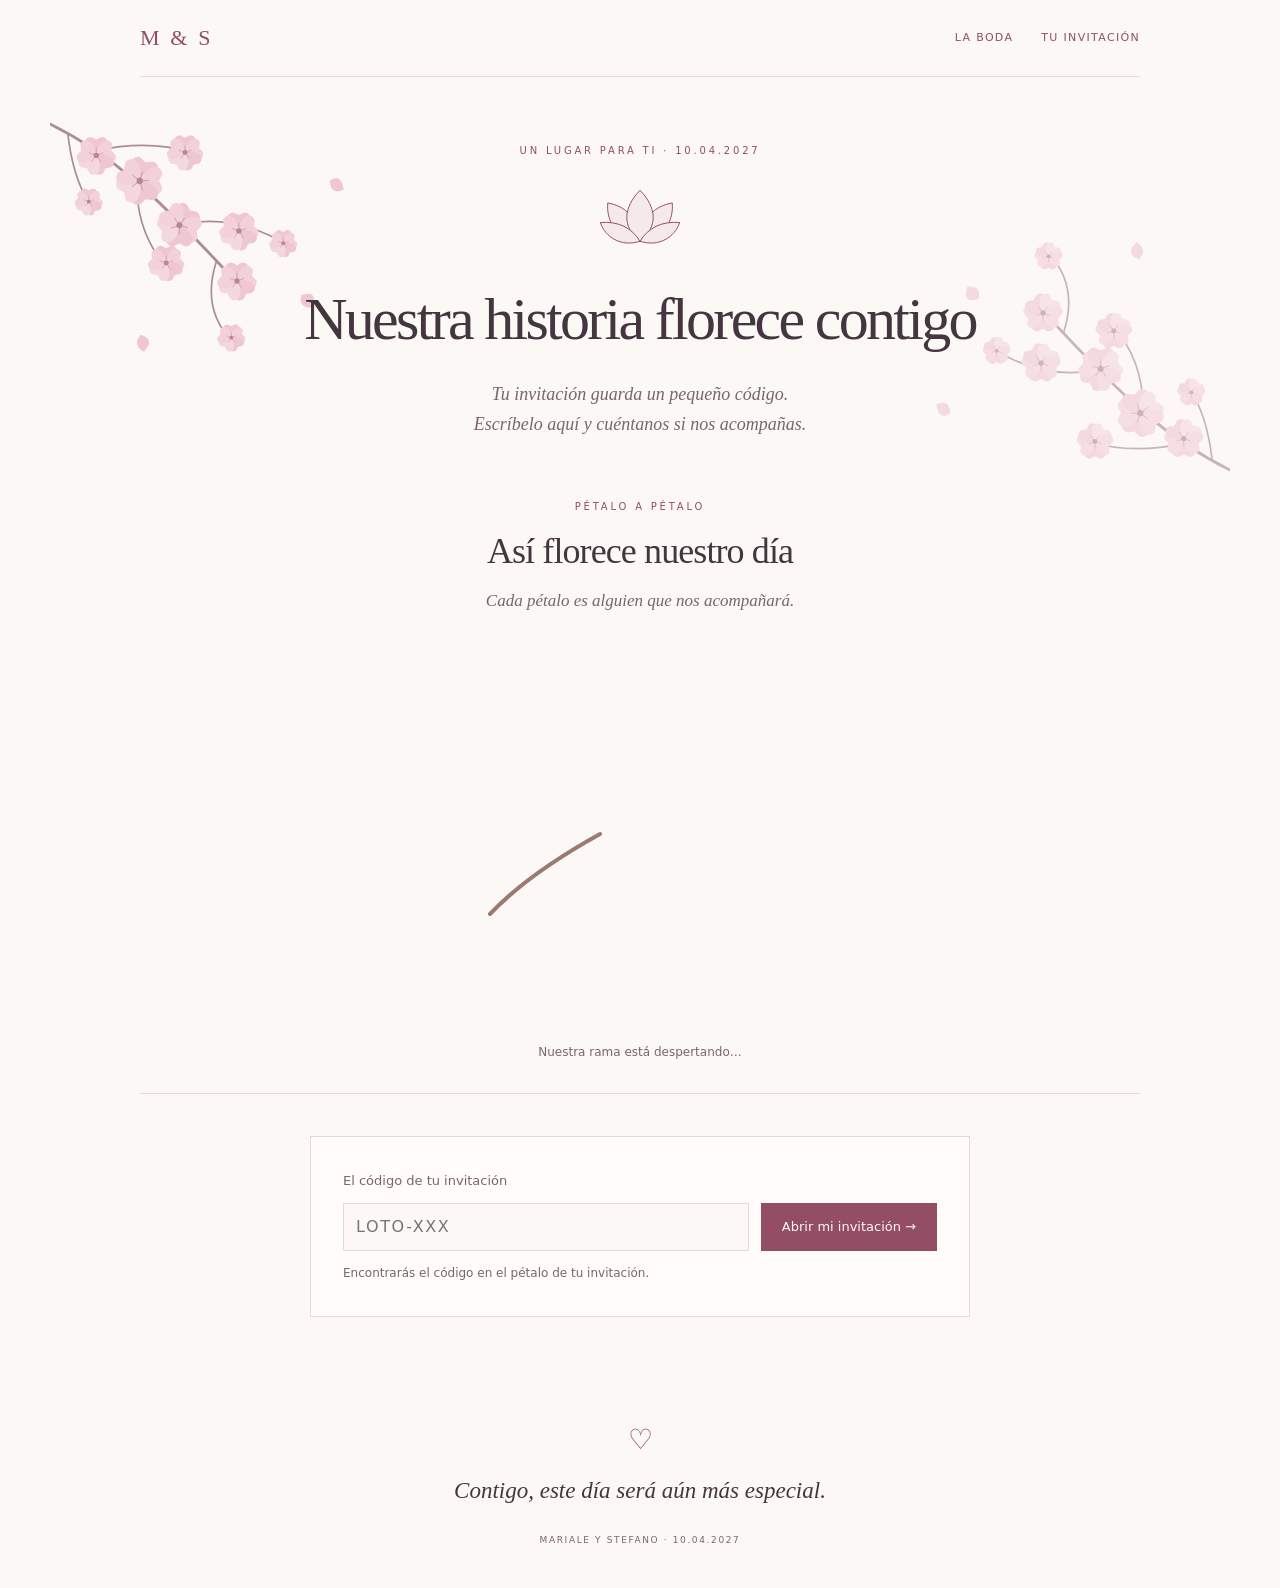
==== invitados.html @ 301741c7 "invitaciones" ====
<!doctype html>
<html lang="es">
<head>
  <meta charset="utf-8">
  <meta name="viewport" content="width=device-width, initial-scale=1">
  <meta name="theme-color" content="#fcf8f6">
  <meta name="robots" content="noindex">
  <title>Tu invitación · Mariale y Stefano</title>
  <link rel="stylesheet" href="styles.css">
  <link rel="stylesheet" href="guests.css">
  <script src="config.js" defer></script>
  <script src="branch.js" defer></script>
  <script src="guests.js" defer></script>
</head>
<body>
  <a class="skip-link" href="#invitation-title">Ir al contenido</a>
  <main>
    <nav class="site-nav" aria-label="Navegación principal">
      <a class="monogram" href="index.html" aria-label="Mariale y Stefano, inicio">M &amp; S</a>
      <div class="nav-links"><a href="index.html">La boda</a><a href="invitados.html" aria-current="page">Tu invitación</a></div>
    </nav>
    <section class="guest-intro invitation" aria-labelledby="invitation-title">
      <p class="announcement">Un lugar para ti · 10.04.2027</p>
      <svg class="lotus" viewBox="0 0 120 90" aria-hidden="true"><g fill="#f6e9ec" stroke="#934e65" stroke-width="1.3"><path d="M60 76C27 72 15 48 17 25c24 4 40 20 43 51Z"/><path d="M60 76c33-4 45-28 43-51-24 4-40 20-43 51Z"/><path d="M60 76C36 57 37 32 60 8c23 24 24 49 0 68Z"/><path d="M60 76C35 84 14 71 7 51c24-2 42 7 53 25Z"/><path d="M60 76c25 8 46-5 53-25-24-2-42 7-53 25Z"/></g></svg>
      <h1 id="invitation-title">Nuestra historia florece contigo</h1>
      <p class="intro">Tu invitación guarda un pequeño código.<br> Escríbelo aquí y cuéntanos si nos acompañas.</p>
    </section>
    <section class="wedding-branch" aria-labelledby="branch-title">
      <p class="section-label">Pétalo a pétalo</p>
      <h2 id="branch-title">Así florece nuestro día</h2>
      <p class="branch-intro">Cada pétalo es alguien que nos acompañará.</p>
      <div class="branch-scroll" role="region" aria-label="Rama de los invitados" tabindex="0">
        <svg id="guest-branch" viewBox="0 0 1000 380" role="img" aria-labelledby="branch-description"><title id="branch-description">Consultando los pétalos de nuestra rama</title></svg>
      </div>
      <p id="petal-name" class="petal-name" aria-live="polite"></p>
      <p id="branch-status" class="guest-hint" role="status" aria-live="polite">Nuestra rama está despertando…</p>
      <button id="branch-retry" type="button" hidden>Volver a cargar la rama</button>
    </section>
    <section class="guest-panel" aria-label="Tu respuesta">
      <form id="guest-lookup">
        <label for="invitation-code">El código de tu invitación</label>
        <div class="code-entry">
          <input id="invitation-code" name="code" required pattern="[Ll][Oo][Tt][Oo]-[A-Za-z0-9]{3,32}" maxlength="37" placeholder="LOTO-XXX" autocomplete="off" autocapitalize="characters" spellcheck="false" aria-describedby="code-help">
          <button type="submit">Abrir mi invitación <span aria-hidden="true">→</span></button>
        </div>
        <p id="code-help" class="guest-hint">Encontrarás el código en el pétalo de tu invitación.</p>
      </form>
      <p id="guest-status" role="status" aria-live="polite"></p>
      <form id="guest-editor" hidden>
        <div class="guest-editor-heading"><p class="section-label">Tu invitación</p><h2 id="guest-heading" tabindex="-1">Os esperamos</h2><p>Confirma la respuesta de cada persona. Puedes volver con el mismo código si cambian vuestros planes.</p></div>
        <div id="guest-people"></div>
        <div class="guest-actions"><button type="submit">Guardar respuesta <span aria-hidden="true">♡</span></button><button id="guest-exit" class="secondary-button" type="button">Usar otro código</button></div>
        <p class="guest-hint">Si viene tu acompañante, recuerda completar su nombre.</p>
      </form>
      <noscript>Activa JavaScript para consultar tu invitación y guardar la respuesta.</noscript>
    </section>
    <footer><span aria-hidden="true">♡</span><p>Contigo, este día será aún más especial.</p><small>Mariale y Stefano · 10.04.2027</small></footer>
  </main>
</body>
</html>
---- styles.css ----
@font-face {
  font-family: "Hammersmith One";
  src: url("assets/fonts/Hammersmith_One/HammersmithOne-Regular.ttf") format("truetype");
  font-weight: 400;
  font-style: normal;
  font-display: swap;
}
@font-face {
  font-family: "Josefin Sans";
  src: url("assets/fonts/Josefin_Sans/JosefinSans-VariableFont_wght.ttf") format("truetype");
  font-weight: 100 700;
  font-style: normal;
  font-display: swap;
}
@font-face {
  font-family: "Montserrat";
  src: url("assets/fonts/Montserrat/Montserrat-VariableFont_wght.ttf") format("truetype");
  font-weight: 100 900;
  font-style: normal;
  font-display: swap;
}
@font-face {
  font-family: "Pacifico";
  src: url("assets/fonts/Pacifico/Pacifico-Regular.ttf") format("truetype");
  font-weight: 400;
  font-style: normal;
  font-display: swap;
}
@font-face {
  font-family: "Pinyon Script";
  src: url("assets/fonts/Pinyon_Script/PinyonScript-Regular.ttf") format("truetype");
  font-weight: 400;
  font-style: normal;
  font-display: swap;
}
@font-face {
  font-family: "Playfair Display";
  src: url("assets/fonts/Playfair_Display/PlayfairDisplay-VariableFont_wght.ttf") format("truetype");
  font-weight: 400 900;
  font-style: normal;
  font-display: swap;
}
:root {
  --paper: #fcf8f6;
  --ink: #44363e;
  --muted: #78666f;
  --rose: #934e65;
  --line: #e9d6dc;
  --body-font: system-ui, sans-serif;
  --serif: 'Palatino Linotype', 'Book Antiqua', Palatino, Georgia, serif;
}
* { box-sizing: border-box; }
html { scroll-behavior: smooth; }
body { margin: 0; background: var(--paper); color: var(--ink); font: 15px/1.8 var(--body-font); }
[hidden] { display: none !important; }
a { color: var(--rose); text-underline-offset: 5px; }
a:hover { color: var(--ink); }
a:focus-visible, button:focus-visible, summary:focus-visible { outline: 2px solid var(--rose); outline-offset: 6px; }
.skip-link { position: absolute; top: -100px; left: 16px; background: var(--paper); padding: 12px; z-index: 10; }
.skip-link:focus { top: 12px; }
main { width: min(100% - 48px, 1000px); margin: auto; }
h1, h2, h3, p { margin-top: 0; }
h2 { font: 400 clamp(30px, 4vw, 42px)/1.3 var(--serif); letter-spacing: -.025em; }
h3 { font: 400 25px/1.3 var(--serif); margin-bottom: 16px; }
.site-nav { display: flex; justify-content: space-between; align-items: center; padding: 25px 0; border-bottom: 1px solid var(--line); gap: 20px; }
.monogram { font: 22px var(--serif); letter-spacing: .12em; color: var(--rose); text-decoration: none; }
.nav-actions { display: flex; align-items: center; justify-content: flex-end; flex-wrap: wrap; gap: 16px; }
.font-toggle { border: 1px solid var(--line); border-radius: 4px; padding: 8px 12px; background: #fffcfa; color: var(--rose); font: 12px/1.4 system-ui, sans-serif; cursor: pointer; }
.font-toggle:hover { border-color: var(--rose); }
.nav-links { display: flex; gap: 28px; }
.nav-links a { font-size: 11px; letter-spacing: .12em; text-transform: uppercase; text-decoration: none; }
.invitation { position: relative; isolation: isolate; text-align: center; padding: 84px 0 60px; }
.invitation::before, .invitation::after { content: ''; position: absolute; z-index: -1; width: 340px; height: 340px; background: url('assets/images/sakura.svg') center / contain no-repeat; pointer-events: none; opacity: .8; }
.invitation::before { top: 0; left: -90px; }
.invitation::after { right: -90px; top: 185px; transform: rotate(180deg); opacity: .5; }
.announcement, .section-label { color: var(--rose); font-size: 10px; font-weight: 500; text-transform: uppercase; letter-spacing: .28em; margin-bottom: 24px; }
.doodle { display: grid; place-items: center; width: 44px; height: 44px; margin: 0 auto 24px; border: 1px solid var(--line); color: var(--rose); font: 24px var(--serif); border-radius: 50%; }
h1 { max-width: 780px; margin: 0 auto 24px; font: 400 clamp(44px, 7vw, 76px)/1.16 var(--serif); letter-spacing: -.045em; text-wrap: balance; }
.date { font-size: 11px; text-transform: uppercase; letter-spacing: .18em; color: var(--rose); margin-bottom: 26px; }
.intro { color: var(--muted); font: italic 18px/1.7 var(--serif); }
.cover { width: min(100%, 440px); margin: 40px auto; padding: 8px; border: 1px solid var(--line); background: #fffcfa; border-radius: 220px 220px 3px 3px; }
.cover-photo { width: 100%; height: 410px; object-fit: cover; display: block; border-radius: 210px 210px 0 0; }
.countdown-block { margin: 40px 0 28px; }
.countdown-block h2 { font: 10px/1.5 var(--body-font); text-transform: uppercase; letter-spacing: .22em; color: var(--muted); margin-bottom: 24px; }
.countdown { display: flex; justify-content: center; }
.countdown > div { width: 105px; padding: 0 14px; border-right: 1px solid var(--line); }
.countdown > div:last-child { border: 0; }
.countdown strong { display: block; font: 400 42px/1.2 var(--serif); font-variant-numeric: tabular-nums; color: var(--rose); }
.countdown span { display: block; margin-top: 8px; font-size: 9px; text-transform: uppercase; letter-spacing: .15em; color: var(--muted); }
.note { color: var(--muted); font-size: 10px; margin: 20px auto 0; max-width: 320px; }
.calendar-link { display: inline-flex; align-items: center; gap: 28px; border: 1px solid var(--rose); padding: 12px 24px; text-decoration: none; font-size: 11px; transition: background .2s, color .2s; }
.calendar-link:hover { background: var(--rose); color: var(--paper); }
.memories { padding: 65px 40px 75px; text-align: center; border-top: 1px solid var(--line); }
.gallery { display: grid; grid-template-columns: repeat(3, minmax(0, 1fr)); gap: 32px; margin: 36px auto 0; max-width: 760px; }
figure { min-width: 0; margin: 0; padding: 8px 8px 0; background: #fffcfa; border: 1px solid var(--line); }
.photo-placeholder { aspect-ratio: 1; display: flex; flex-direction: column; justify-content: center; align-items: center; background: #f4e5e9; padding: 20px; }
.photo-placeholder span { font: 42px var(--serif); color: var(--rose); }
.photo-placeholder p { margin: 16px 0 0; font: italic 17px/1.5 var(--serif); color: var(--muted); }
.gallery img { display: block; width: 100%; aspect-ratio: 1; object-fit: cover; }
figcaption { padding: 18px 8px; font: italic 18px/1.5 var(--serif); color: var(--muted); overflow-wrap: anywhere; }
.day { border-top: 1px solid var(--line); padding: 65px 40px 0; }
.day > h2, .day > .section-label { text-align: center; }
.plan { display: grid; grid-template-columns: 1fr 1fr; gap: 50px; margin: 40px 0; }
.plan article { padding: 28px; background: #f6e9ec; border-top: 2px solid #c68b9e; }
.plan article::before { display: block; font: 12px var(--serif); letter-spacing: .18em; color: var(--rose); margin-bottom: 20px; content: '01 / CEREMONIA'; }
.plan article:nth-child(2)::before { content: '02 / CELEBRACIÓN'; }
.plan p, .extra-info p { font-size: 14px; color: var(--muted); }
.text-link { display: inline-block; font-size: 13px; }
.extra-info { margin-top: 44px; }
details { border-top: 1px solid var(--line); padding: 20px 0; }
details:last-child { border-bottom: 1px solid var(--line); }
summary { cursor: pointer; font-size: 14px; list-style: none; display: flex; justify-content: space-between; gap: 20px; }
summary::-webkit-details-marker { display: none; }
summary::after { content: '+'; font: 22px/1 var(--serif); color: var(--rose); }
details[open] summary::after { content: '−'; }
details p { margin: 16px 0 6px; max-width: 650px; }
footer { text-align: center; padding: 70px 0 36px; }
footer > span { color: var(--rose); font: 28px var(--serif); }
footer p { margin: 16px 0; font: italic 23px/1.5 var(--serif); }
footer small { font-size: 9px; letter-spacing: .18em; text-transform: uppercase; color: var(--muted); }
@media (max-width: 600px) {
  main { width: calc(100% - 36px); }
  .site-nav { padding: 20px 0; }
  .nav-links { gap: 16px; }
  .nav-links a { font-size: 9px; letter-spacing: .06em; }
  .invitation { padding-top: 65px; }
  .invitation::before { width: 190px; height: 190px; left: -18px; opacity: .45; }
  .invitation::after { width: 160px; height: 160px; right: -18px; top: 270px; opacity: .35; }
  .date { font-size: 10px; letter-spacing: .1em; }
  .intro { font-size: 17px; padding-inline: 12px; }
  .intro br { display: none; }
  .cover { max-width: 340px; }
  .cover-photo { height: 340px; }
  .countdown > div { width: 76px; padding: 0 8px; }
  .countdown strong { font-size: 34px; }
  .memories, .day { padding: 48px 0; }
  .gallery { grid-template-columns: 1fr; gap: 24px; max-width: 340px; }
  figcaption { font-size: 15px; padding: 12px 3px; }
  .plan { grid-template-columns: 1fr; gap: 20px; margin-bottom: 30px; }
  .extra-info { margin-top: 30px; }
  footer { padding-top: 12px; }
}
@media (prefers-reduced-motion: reduce) {
  html { scroll-behavior: auto; }
  .calendar-link { transition: none; }
}
---- guests.css ----
.guest-intro { padding: 65px 0 28px; }
.guest-intro h1 { max-width: 680px; font-size: clamp(38px, 6vw, 60px); }
.guest-intro::after { top: 100px; }
.lotus { width: 90px; height: 68px; margin-bottom: 24px; }
.guest-panel { position: relative; max-width: 660px; margin: 0 auto 36px; padding: 32px; background: #fffcfa; border: 1px solid var(--line); }
.guest-panel label { display: block; font-size: 13px; color: var(--muted); }
.guest-panel input, .guest-panel select { width: 100%; min-width: 0; min-height: 48px; padding: 11px 12px; border: 1px solid var(--line); border-radius: 0; background: var(--paper); color: var(--ink); font: 16px/1.5 var(--body-font); }
.guest-panel input:focus-visible, .guest-panel select:focus-visible { outline: 2px solid var(--rose); outline-offset: 3px; }
.code-entry { display: flex; gap: 12px; margin-top: 10px; }
#invitation-code { text-transform: uppercase; letter-spacing: .1em; flex: 1; }
.guest-panel button { min-height: 48px; padding: 12px 20px; border: 1px solid var(--rose); background: var(--rose); color: var(--paper); font: 13px/1.5 var(--body-font); cursor: pointer; }
.guest-panel button:hover { background: var(--ink); }
.guest-panel button:disabled { opacity: .55; cursor: wait; }
.guest-hint { font-size: 12px; color: var(--muted); margin: 12px 0 0; }
#guest-status { margin: 16px 0 0; font-size: 14px; color: var(--rose); overflow-wrap: anywhere; }
#guest-status:empty { margin: 0; }
#guest-status[data-state="error"] { color: #922d3a; }
.guest-editor-heading { margin-top: 24px; }
.guest-editor-heading .section-label { margin-bottom: 12px; }
.guest-editor-heading h2 { margin-bottom: 12px; }
.guest-editor-heading > p:last-child { color: var(--muted); font-size: 14px; }
.guest-person { min-width: 0; margin: 24px 0; padding: 20px; border: 1px solid var(--line); }
.guest-person legend { max-width: 100%; padding: 0 8px; color: var(--rose); font: 22px/1.4 var(--serif); overflow-wrap: anywhere; }
.guest-person label { margin-bottom: 14px; }
.guest-person label:last-child { margin-bottom: 0; }
.guest-person input, .guest-person select { display: block; margin-top: 6px; }
.guest-actions { display: flex; flex-wrap: wrap; gap: 12px; }
.guest-panel .secondary-button { background: transparent; color: var(--rose); border-color: var(--line); }
.guest-panel .secondary-button:hover { background: var(--paper); }
@media (max-width: 600px) {
  .guest-intro { padding-top: 48px; }
  .guest-panel { padding: 22px 18px; }
  .code-entry { flex-direction: column; }
  .guest-person { padding: 14px; }
  .guest-actions > button { width: 100%; }
}

.wedding-branch { margin: 0 auto 42px; padding: 12px 0 30px; text-align: center; border-bottom: 1px solid var(--line); }
.wedding-branch .section-label { margin-bottom: 12px; }
.wedding-branch h2 { margin-bottom: 12px; font-size: clamp(28px, 4vw, 36px); }
.branch-intro { color: var(--muted); font: italic 17px/1.6 var(--serif); margin-bottom: 0; }
.branch-scroll { overflow-x: auto; scrollbar-width: thin; scrollbar-color: var(--line) transparent; }
.branch-scroll:focus-visible { outline: 2px solid var(--rose); outline-offset: 2px; }
#guest-branch { display: block; width: 100%; height: auto; max-height: 380px; }
.branch-wood { stroke: #9d7a70; }
.branch-petal { fill: #e8b3c1; stroke: #b56d86; stroke-width: .85; }
.branch-petals > g:nth-child(3n) .branch-petal { fill: #f1cbd5; }
.branch-petals > g:nth-child(3n + 1) .branch-petal { fill: #dba0b3; }
.petal-vein { stroke: #b56d86; stroke-width: .6; opacity: .65; }
.blooming { animation: petal-bloom .65s ease-out both; transform-box: fill-box; transform-origin: bottom center; }
#branch-retry { margin-top: 12px; padding: 8px 12px; background: transparent; border: 1px solid var(--line); color: var(--rose); font: inherit; cursor: pointer; }
@keyframes petal-bloom { from { opacity: 0; transform: scale(.25); } to { opacity: 1; transform: scale(1); } }
@media (prefers-reduced-motion: reduce) { .blooming { animation: none; } }

.petal-name { min-height: 1.8em; margin: 0; color: var(--rose); font: italic 20px/1.8 var(--serif); }
.branch-petals > g { cursor: pointer; }
.branch-petals > g:hover .branch-petal, .branch-petals > g:focus .branch-petal { fill: #c77e97; stroke: var(--rose); stroke-width: 1.5; }
@media (max-width: 600px) {
  #guest-branch { max-height: none; }
  .branch-scroll { overflow: visible; }
  .petal-name { position: sticky; bottom: 12px; z-index: 1; background: var(--paper); border-radius: 4px; overflow-wrap: anywhere; }
}
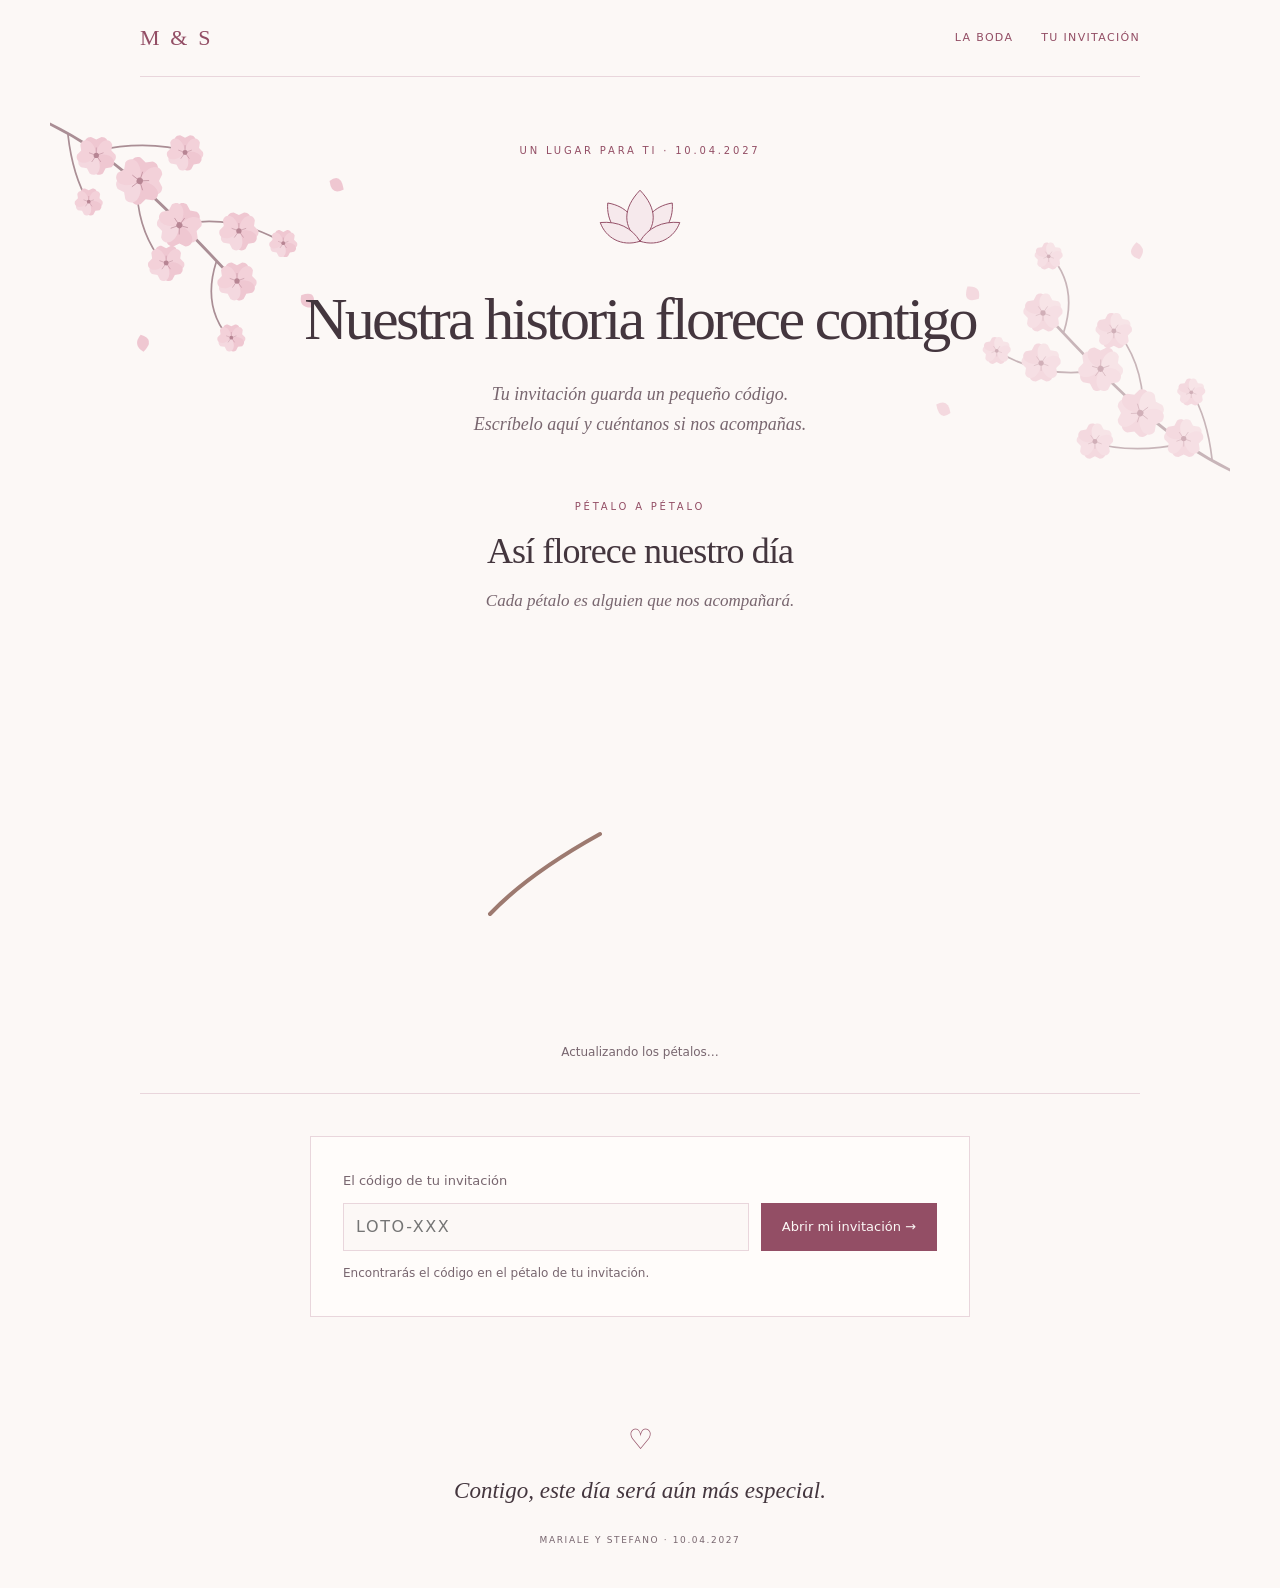
==== commit 8cb4c733: "logs" ====
--- a/invitados.html
+++ b/invitados.html
@@ -2,15 +2,22 @@
 <html lang="es">
 <head>
   <meta charset="utf-8">
+  <script>
+    if (location.protocol === 'http:' && ['marialeystefano.com', 'www.marialeystefano.com'].includes(location.hostname)) {
+      const secureUrl = new URL(location.href);
+      secureUrl.protocol = 'https:';
+      location.replace(secureUrl.href);
+    }
+  </script>
   <meta name="viewport" content="width=device-width, initial-scale=1">
   <meta name="theme-color" content="#fcf8f6">
   <meta name="robots" content="noindex">
   <title>Tu invitación · Mariale y Stefano</title>
-  <link rel="stylesheet" href="styles.css">
-  <link rel="stylesheet" href="guests.css">
-  <script src="config.js" defer></script>
-  <script src="branch.js" defer></script>
-  <script src="guests.js" defer></script>
+  <link rel="stylesheet" href="styles.css?v=20261008-branch-4">
+  <link rel="stylesheet" href="guests.css?v=20261008-branch-4">
+  <script src="config.js?v=20261008-branch-4" defer></script>
+  <script src="branch.js?v=20261008-branch-4" defer></script>
+  <script src="guests.js?v=20261009-diagnostics-1" defer></script>
 </head>
 <body>
   <a class="skip-link" href="#invitation-title">Ir al contenido</a>
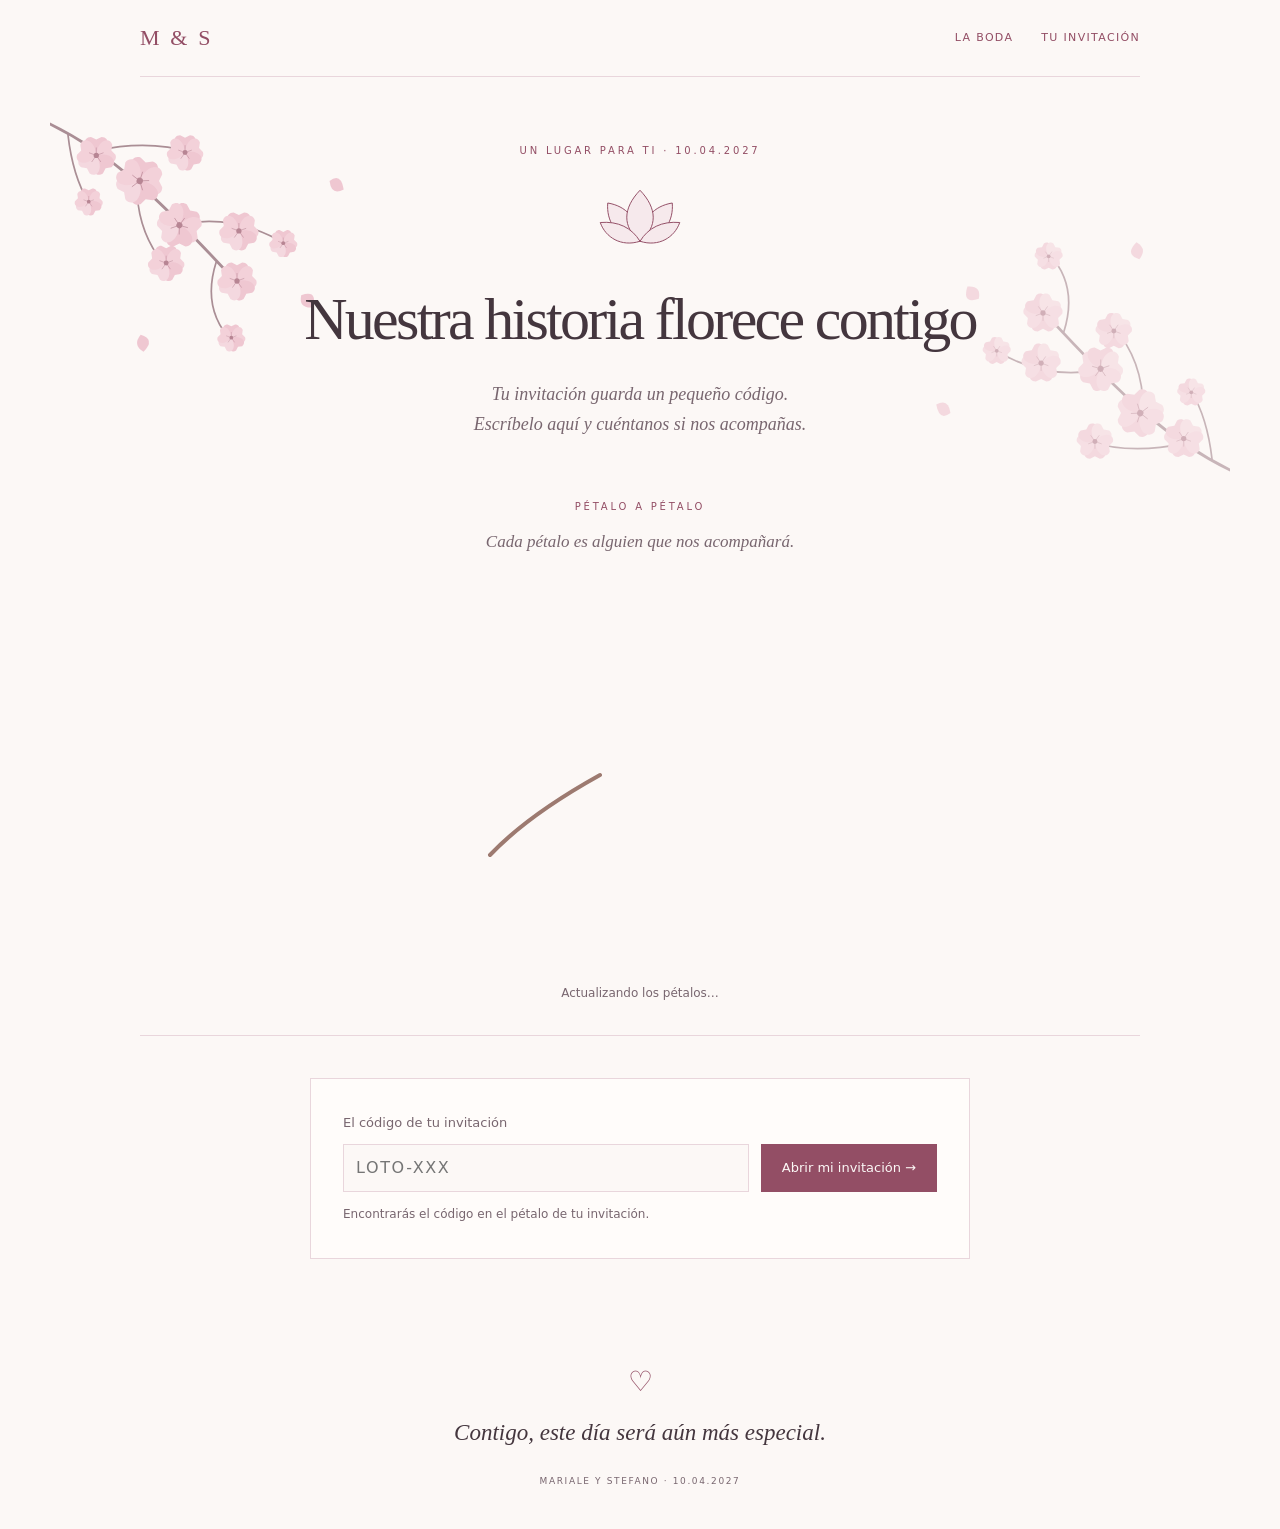
==== commit d6ffaed4: "nuevos petalos" ====
--- a/invitados.html
+++ b/invitados.html
@@ -14,10 +14,10 @@
   <meta name="robots" content="noindex">
   <title>Tu invitación · Mariale y Stefano</title>
   <link rel="stylesheet" href="styles.css?v=20261008-branch-4">
-  <link rel="stylesheet" href="guests.css?v=20261008-branch-4">
+  <link rel="stylesheet" href="guests.css?v=20261010-branch-6">
   <script src="config.js?v=20261008-branch-4" defer></script>
-  <script src="branch.js?v=20261008-branch-4" defer></script>
-  <script src="guests.js?v=20261009-diagnostics-1" defer></script>
+  <script src="branch.js?v=20261010-branch-10" defer></script>
+  <script src="guests.js?v=20261010-allergens-2" defer></script>
 </head>
 <body>
   <a class="skip-link" href="#invitation-title">Ir al contenido</a>
@@ -34,7 +34,6 @@
     </section>
     <section class="wedding-branch" aria-labelledby="branch-title">
       <p class="section-label">Pétalo a pétalo</p>
-      <h2 id="branch-title">Así florece nuestro día</h2>
       <p class="branch-intro">Cada pétalo es alguien que nos acompañará.</p>
       <div class="branch-scroll" role="region" aria-label="Rama de los invitados" tabindex="0">
         <svg id="guest-branch" viewBox="0 0 1000 380" role="img" aria-labelledby="branch-description"><title id="branch-description">Consultando los pétalos de nuestra rama</title></svg>
--- a/guests.css
+++ b/guests.css
@@ -53,7 +53,7 @@
 @media (prefers-reduced-motion: reduce) { .blooming { animation: none; } }
 
 .petal-name { min-height: 1.8em; margin: 0; color: var(--rose); font: italic 20px/1.8 var(--serif); }
-.branch-petals > g { cursor: pointer; }
+.branch-petals > g { cursor: pointer; outline: none; }
 .branch-petals > g:hover .branch-petal, .branch-petals > g:focus .branch-petal { fill: #c77e97; stroke: var(--rose); stroke-width: 1.5; }
 @media (max-width: 600px) {
   #guest-branch { max-height: none; }
